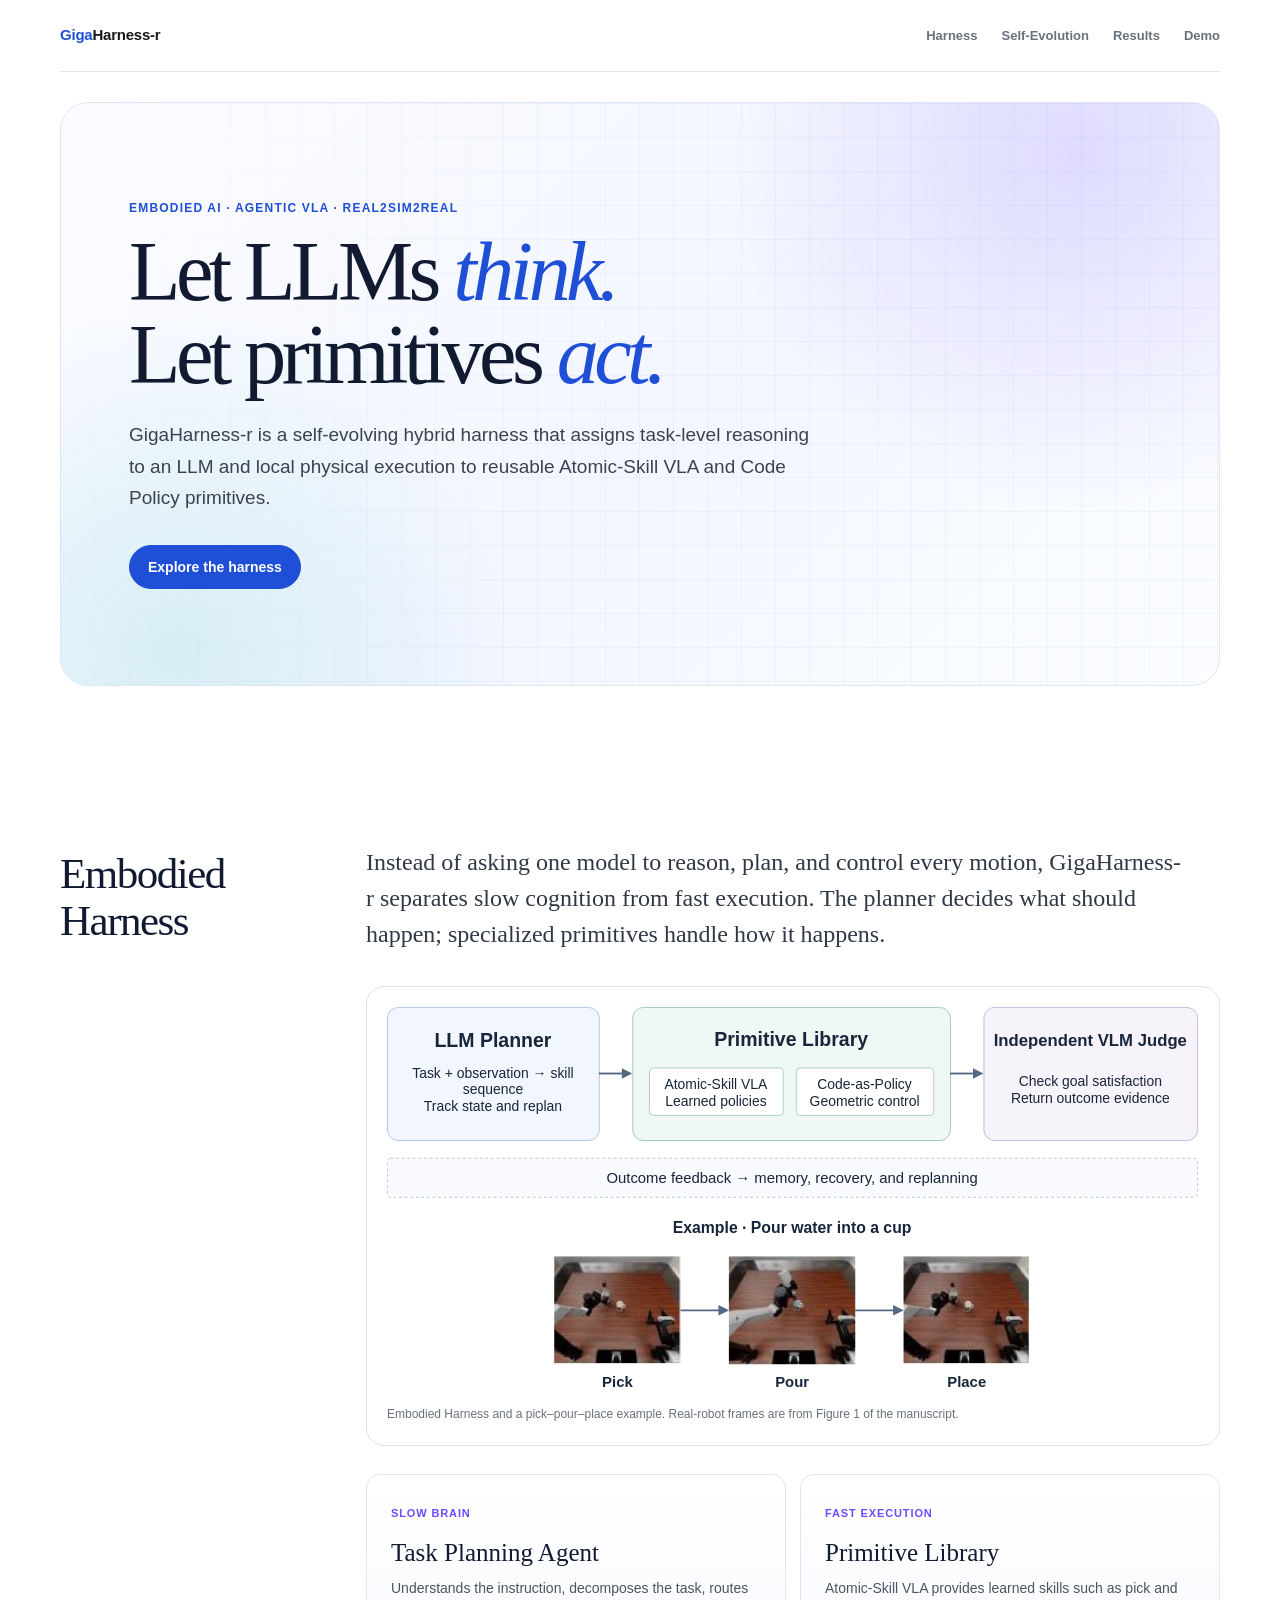
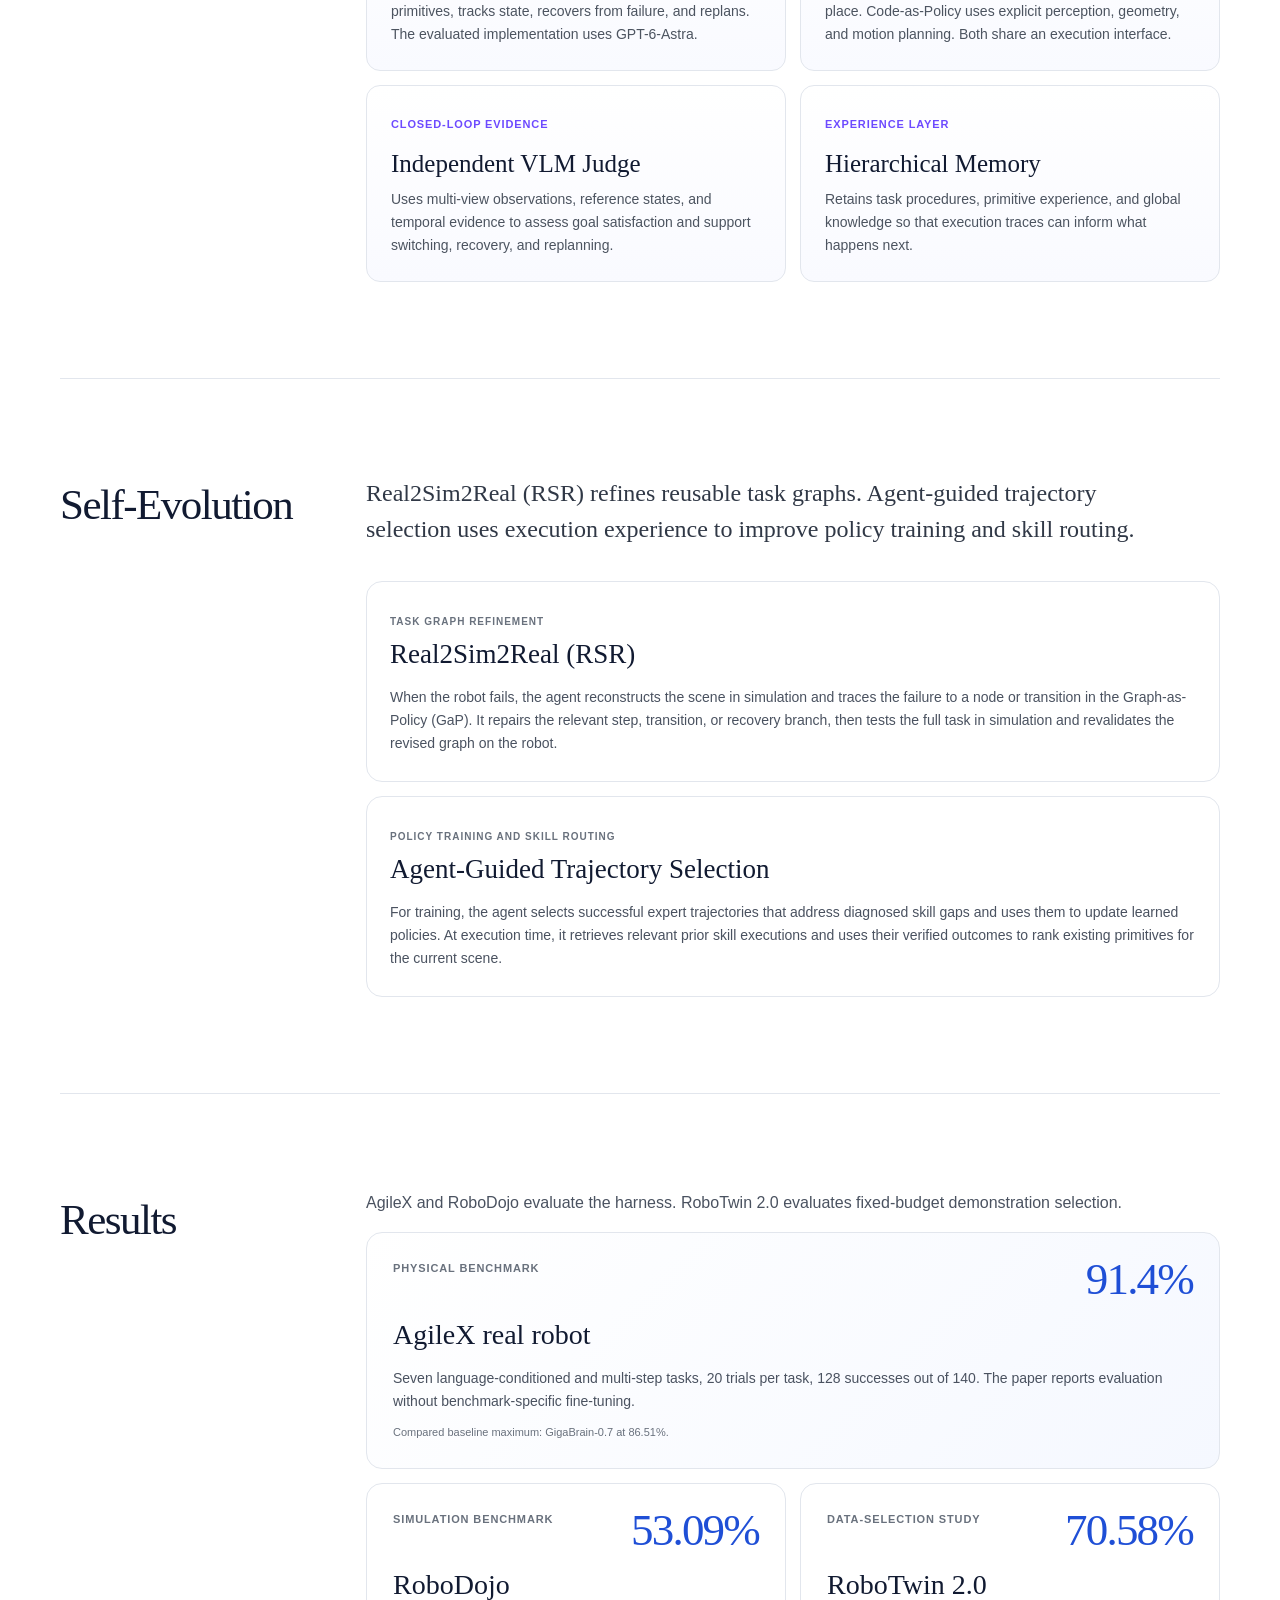
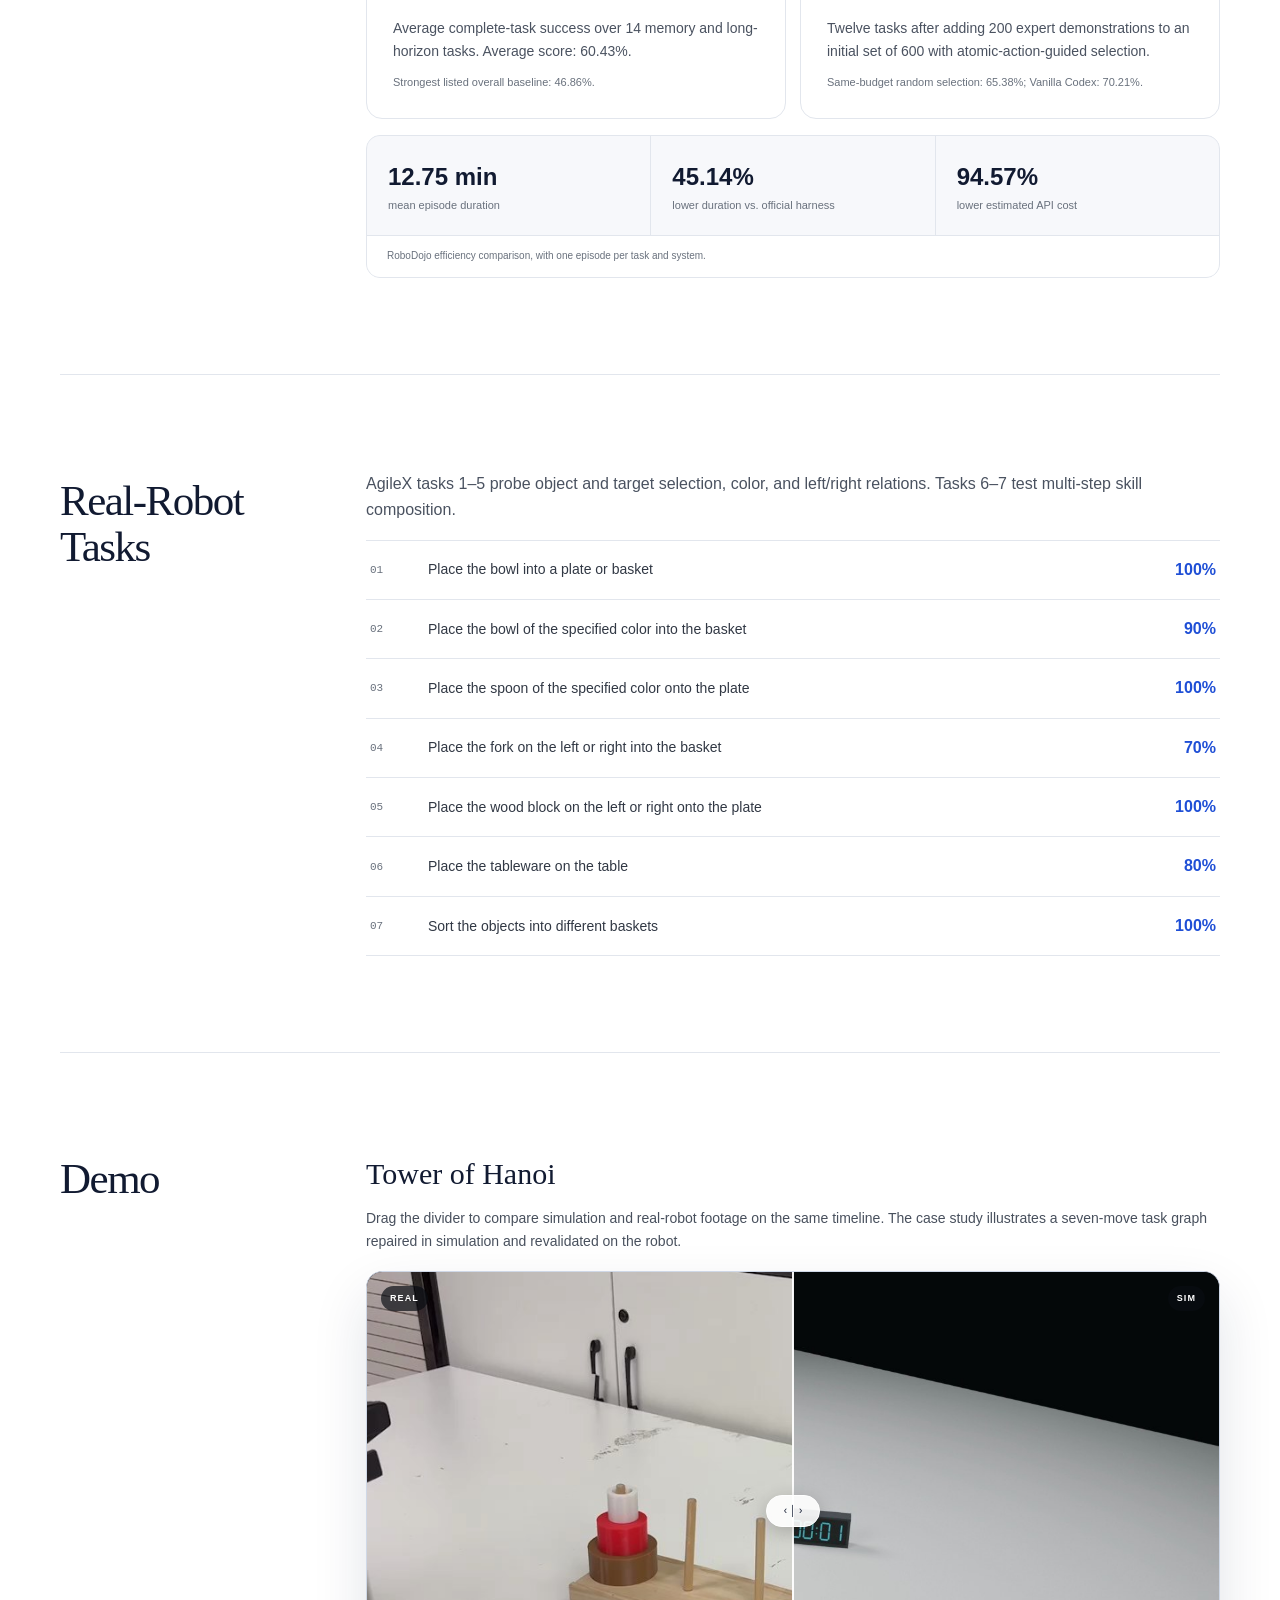
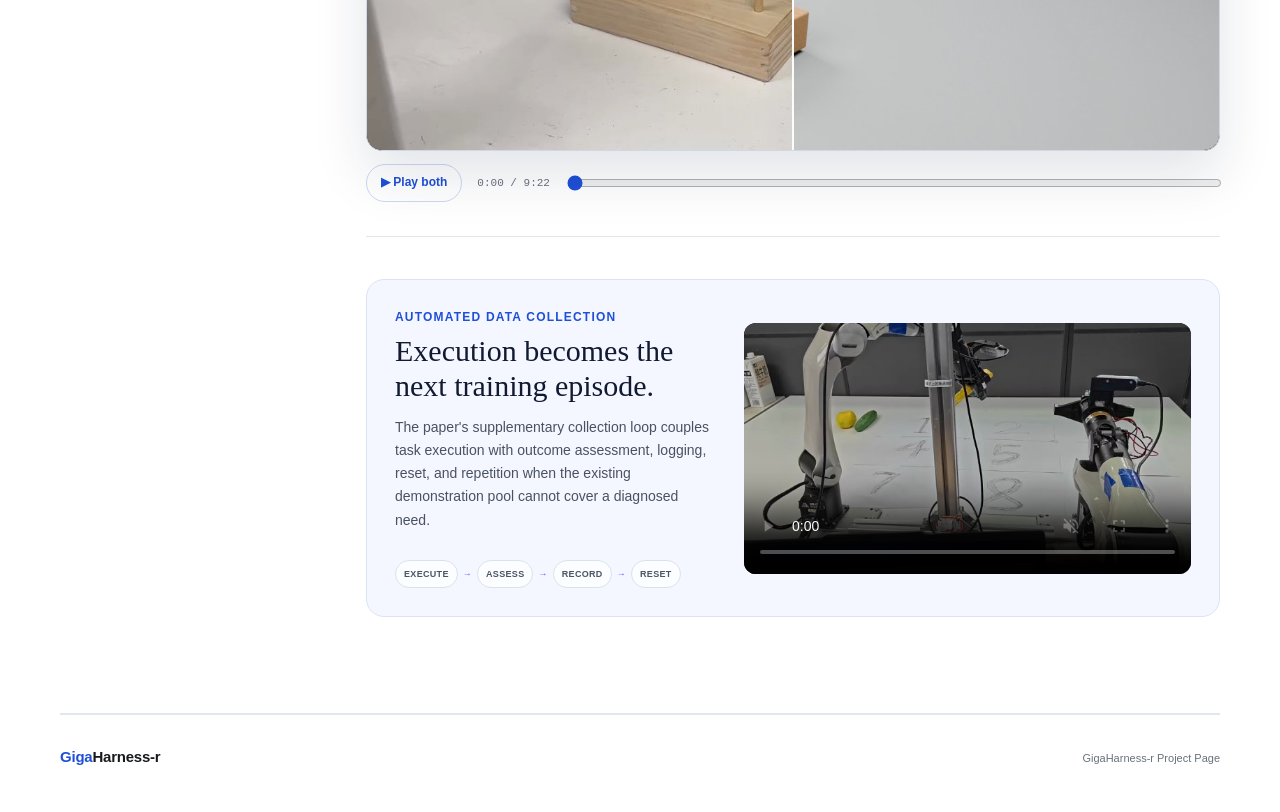
==== gigaharness-r/index.html @ 540c100e "Publish GigaHarness-r project page" ====
<!doctype html>
<html lang="en">
<head>
  <meta charset="utf-8">
  <meta name="viewport" content="width=device-width, initial-scale=1">
  <meta name="description" content="GigaHarness-r: a self-evolving hybrid harness for embodied manipulation.">
  <meta name="theme-color" content="#f7f9ff">
  <title>GigaHarness-r | Project Page</title>
  <link rel="stylesheet" href="styles.css?v=6">
</head>
<body>
  <header class="site-header">
    <a class="brand" href="#top" aria-label="GigaHarness-r home"><span>Giga</span>Harness-r</a>
    <nav aria-label="Project navigation">
      <a href="#harness">Harness</a>
      <a href="#evolution">Self-Evolution</a>
      <a href="#results">Results</a>
      <a href="#demo">Demo</a>
    </nav>
  </header>

  <main id="top">
    <section class="hero">
      <div class="hero-copy">
        <p class="eyebrow">Embodied AI · Agentic VLA · Real2Sim2Real</p>
        <h1>Let LLMs <em>think.</em><br>Let primitives <em>act.</em></h1>
        <p class="hero-lead">
          GigaHarness-r is a self-evolving hybrid harness that assigns task-level reasoning to an LLM and local physical execution to reusable Atomic-Skill VLA and Code Policy primitives.
        </p>
        <div class="hero-actions">
          <a class="button primary" href="#harness">Explore the harness</a>
        </div>
      </div>
    </section>

    <section id="harness" class="section split-section">
      <header class="section-heading">
        <h2 id="method">Embodied Harness</h2>
      </header>
      <div class="section-body">
        <p class="lead-copy">
          Instead of asking one model to reason, plan, and control every motion, GigaHarness-r separates slow cognition from fast execution. The planner decides what should happen; specialized primitives handle how it happens.
        </p>
        <figure class="overview-figure">
          <img src="assets/embodied-harness.svg" alt="The LLM planner calls Atomic-Skill VLA or Code-as-Policy through the primitive library. An independent VLM judge feeds outcomes back into memory, recovery and replanning. Three real-robot frames illustrate pick, pour and place.">
          <figcaption>Embodied Harness and a pick–pour–place example. Real-robot frames are from Figure 1 of the manuscript.</figcaption>
        </figure>
        <div class="method-grid">
          <article>
            <span>Slow brain</span>
            <h3>Task Planning Agent</h3>
            <p>Understands the instruction, decomposes the task, routes primitives, tracks state, recovers from failure, and replans. The evaluated implementation uses GPT-6-Astra.</p>
          </article>
          <article>
            <span>Fast execution</span>
            <h3>Primitive Library</h3>
            <p>Atomic-Skill VLA provides learned skills such as pick and place. Code-as-Policy uses explicit perception, geometry, and motion planning. Both share an execution interface.</p>
          </article>
          <article>
            <span>Closed-loop evidence</span>
            <h3>Independent VLM Judge</h3>
            <p>Uses multi-view observations, reference states, and temporal evidence to assess goal satisfaction and support switching, recovery, and replanning.</p>
          </article>
          <article>
            <span>Experience layer</span>
            <h3>Hierarchical Memory</h3>
            <p>Retains task procedures, primitive experience, and global knowledge so that execution traces can inform what happens next.</p>
          </article>
        </div>
      </div>
    </section>

    <section id="evolution" class="section">
      <header class="section-heading">
        <h2>Self-Evolution</h2>
      </header>
      <div class="section-body">
        <p class="lead-copy">Real2Sim2Real (RSR) refines reusable task graphs. Agent-guided trajectory selection uses execution experience to improve policy training and skill routing.</p>
        <div class="evolution-grid">
          <article class="evolution-card violet">
            <p class="update-target">Task graph refinement</p>
            <h3>Real2Sim2Real (RSR)</h3>
            <p>When the robot fails, the agent reconstructs the scene in simulation and traces the failure to a node or transition in the Graph-as-Policy (GaP). It repairs the relevant step, transition, or recovery branch, then tests the full task in simulation and revalidates the revised graph on the robot.</p>
          </article>
          <article class="evolution-card blue">
            <p class="update-target">Policy training and skill routing</p>
            <h3>Agent-Guided Trajectory Selection</h3>
            <p>For training, the agent selects successful expert trajectories that address diagnosed skill gaps and uses them to update learned policies. At execution time, it retrieves relevant prior skill executions and uses their verified outcomes to rank existing primitives for the current scene.</p>
          </article>
        </div>
      </div>
    </section>

    <section id="results" class="section results-section">
      <header class="section-heading">
        <h2>Results</h2>
      </header>
      <div class="section-body">
        <p class="task-intro">AgileX and RoboDojo evaluate the harness. RoboTwin 2.0 evaluates fixed-budget demonstration selection.</p>
        <div class="benchmark-grid">
          <article class="benchmark-card featured">
            <div class="benchmark-top"><span>Physical benchmark</span><strong>91.4%</strong></div>
            <h3>AgileX real robot</h3>
            <p>Seven language-conditioned and multi-step tasks, 20 trials per task, 128 successes out of 140. The paper reports evaluation without benchmark-specific fine-tuning.</p>
            <p class="comparison">Compared baseline maximum: GigaBrain-0.7 at 86.51%.</p>
          </article>
          <article class="benchmark-card">
            <div class="benchmark-top"><span>Simulation benchmark</span><strong>53.09%</strong></div>
            <h3>RoboDojo</h3>
            <p>Average complete-task success over 14 memory and long-horizon tasks. Average score: 60.43%.</p>
            <p class="comparison">Strongest listed overall baseline: 46.86%.</p>
          </article>
          <article class="benchmark-card">
            <div class="benchmark-top"><span>Data-selection study</span><strong>70.58%</strong></div>
            <h3>RoboTwin 2.0</h3>
            <p>Twelve tasks after adding 200 expert demonstrations to an initial set of 600 with atomic-action-guided selection.</p>
            <p class="comparison">Same-budget random selection: 65.38%; Vanilla Codex: 70.21%.</p>
          </article>
        </div>
        <div class="efficiency-strip">
          <div><strong>12.75 min</strong><span>mean episode duration</span></div>
          <div><strong>45.14%</strong><span>lower duration vs. official harness</span></div>
          <div><strong>94.57%</strong><span>lower estimated API cost</span></div>
          <p>RoboDojo efficiency comparison, with one episode per task and system.</p>
        </div>
      </div>
    </section>

    <section id="real-robot" class="section robot-section">
      <header class="section-heading">
        <h2>Real-Robot Tasks</h2>
      </header>
      <div class="section-body">
        <p class="task-intro">AgileX tasks 1–5 probe object and target selection, color, and left/right relations. Tasks 6–7 test multi-step skill composition.</p>
        <div class="task-list" role="list" aria-label="AgileX real-robot tasks and success rates">
          <div class="task-row" role="listitem"><span>01</span><p>Place the bowl into a plate or basket</p><strong>100%</strong></div>
          <div class="task-row" role="listitem"><span>02</span><p>Place the bowl of the specified color into the basket</p><strong>90%</strong></div>
          <div class="task-row" role="listitem"><span>03</span><p>Place the spoon of the specified color onto the plate</p><strong>100%</strong></div>
          <div class="task-row" role="listitem"><span>04</span><p>Place the fork on the left or right into the basket</p><strong>70%</strong></div>
          <div class="task-row" role="listitem"><span>05</span><p>Place the wood block on the left or right onto the plate</p><strong>100%</strong></div>
          <div class="task-row" role="listitem"><span>06</span><p>Place the tableware on the table</p><strong>80%</strong></div>
          <div class="task-row" role="listitem"><span>07</span><p>Sort the objects into different baskets</p><strong>100%</strong></div>
        </div>
      </div>
    </section>

    <section id="demo" class="section demo-section">
      <header class="section-heading"><h2>Demo</h2></header>
      <div class="section-body">
      <article id="hanoi" class="hanoi-section">
      <div class="hanoi-copy">
        <h3>Tower of Hanoi</h3>
        <p>Drag the divider to compare simulation and real-robot footage on the same timeline. The case study illustrates a seven-move task graph repaired in simulation and revalidated on the robot.</p>
      </div>
      <div class="compare-demo" data-sim-duration="562" data-real-duration="563.133333">
        <div class="compare-stage" style="--split:50%">
          <video class="compare-video compare-sim" muted playsinline preload="metadata" poster="../assets/gigaharness-sim-poster.jpg" aria-label="Tower of Hanoi simulation rollout">
            <source src="../assets/gigaharness-sim-muted.mp4" type="video/mp4">
          </video>
          <video class="compare-video compare-real" muted playsinline preload="metadata" poster="../assets/gigaharness-real-poster.jpg" aria-label="Tower of Hanoi real-robot execution">
            <source src="../assets/gigaharness-real.mp4" type="video/mp4">
          </video>
          <span class="compare-label sim-label">SIM</span>
          <span class="compare-label real-label">REAL</span>
          <div class="compare-divider" aria-hidden="true"><span>‹ │ ›</span></div>
          <input class="split-control" type="range" min="8" max="92" value="50" step="0.1" aria-label="Drag to compare simulation and real execution">
        </div>
        <div class="compare-controls">
          <button class="play-toggle" type="button" aria-label="Play both synchronized videos"><span aria-hidden="true">▶</span> Play both</button>
          <span class="time-readout"><span class="time-current">0:00</span> / <span class="time-total">9:22</span></span>
          <input class="timeline-control" type="range" min="0" max="562" value="0" step="0.01" aria-label="Seek both synchronized videos">
        </div>
      </div>
      </article>
        <div class="collection-panel">
          <div class="panel-copy">
            <p class="eyebrow">Automated data collection</p>
            <h3>Execution becomes the next training episode.</h3>
            <p>The paper's supplementary collection loop couples task execution with outcome assessment, logging, reset, and repetition when the existing demonstration pool cannot cover a diagnosed need.</p>
            <div class="flow large"><span>Execute</span><b>→</b><span>Assess</span><b>→</b><span>Record</span><b>→</b><span>Reset</span></div>
          </div>
          <video controls muted playsinline preload="metadata" poster="../assets/gigaharness-auto-collection-poster.jpg" aria-label="Automated real-robot data collection demonstration">
            <source src="../assets/gigaharness-auto-collection.mp4" type="video/mp4">
          </video>
        </div>
      </div>
    </section>
  </main>

  <footer>
    <a class="brand" href="#top"><span>Giga</span>Harness-r</a>
    <p>GigaHarness-r Project Page</p>
  </footer>
  <script src="script.js?v=6"></script>
</body>
</html>
---- gigaharness-r/styles.css ----
:root {
  --page: #ffffff;
  --surface: #f7f8fb;
  --surface-blue: #f4f7ff;
  --text: #17191d;
  --ink: #111a31;
  --muted: #69717d;
  --line: #e2e6ed;
  --blue: #1f4fd6;
  --violet: #6d4aff;
  --cyan: #08a7b5;
  --max: 1160px;
}

* { box-sizing: border-box; }
html { scroll-behavior: smooth; }
body {
  margin: 0;
  color: var(--text);
  background: var(--page);
  font-family: Inter, ui-sans-serif, -apple-system, BlinkMacSystemFont, "Segoe UI", sans-serif;
  font-size: 16px;
  line-height: 1.65;
  -webkit-font-smoothing: antialiased;
}
a { color: inherit; }
button, input { font: inherit; }
img, video { display: block; max-width: 100%; }

.site-header, main, footer { width: min(var(--max), calc(100% - 48px)); margin-inline: auto; }
.site-header {
  position: sticky;
  top: 0;
  z-index: 20;
  display: flex;
  align-items: center;
  justify-content: space-between;
  gap: 24px;
  min-height: 72px;
  border-bottom: 1px solid rgba(226, 230, 237, .9);
  background: rgba(255, 255, 255, .9);
  backdrop-filter: blur(14px);
}
.brand { font-size: 15px; font-weight: 800; letter-spacing: -.015em; text-decoration: none; }
.brand span { color: var(--blue); }
nav { display: flex; flex-wrap: wrap; gap: 24px; }
nav a { color: var(--muted); font-size: 13px; font-weight: 600; text-decoration: none; }
nav a:hover, nav a:focus-visible { color: var(--blue); }

.hero {
  position: relative;
  display: grid;
  grid-template-columns: minmax(0, 1.55fr) minmax(320px, .75fr);
  gap: 54px;
  align-items: center;
  min-height: 650px;
  margin-top: 30px;
  padding: 76px 68px;
  overflow: hidden;
  border: 1px solid #dfe5f4;
  border-radius: 28px;
  background:
    radial-gradient(circle at 88% 9%, rgba(109, 74, 255, .16), transparent 31%),
    radial-gradient(circle at 10% 94%, rgba(8, 167, 181, .13), transparent 29%),
    linear-gradient(135deg, #fbfcff 0%, #f3f6ff 54%, #fbfdff 100%);
}
.hero::before {
  position: absolute;
  inset: 0;
  background-image: linear-gradient(rgba(31, 79, 214, .045) 1px, transparent 1px), linear-gradient(90deg, rgba(31, 79, 214, .045) 1px, transparent 1px);
  background-size: 34px 34px;
  content: "";
  mask-image: linear-gradient(to right, transparent, #000 38%, #000);
  pointer-events: none;
}
.hero > * { position: relative; z-index: 1; }
.eyebrow, .section-heading > p, .card-kicker, .update-target {
  margin: 0;
  color: var(--blue);
  font-size: 12px;
  font-weight: 750;
  letter-spacing: .1em;
  text-transform: uppercase;
}
h1, h2, h3, blockquote { color: var(--ink); font-family: Georgia, "Times New Roman", serif; font-weight: 400; }
h1 { margin: 12px 0 23px; font-size: clamp(54px, 6.6vw, 86px); line-height: .98; letter-spacing: -.055em; }
h1 em { color: var(--blue); font-weight: 400; }
.hero-lead { max-width: 690px; margin: 0; color: #3b4250; font-size: 19px; line-height: 1.65; }
.hero-actions { display: flex; flex-wrap: wrap; gap: 10px; margin-top: 32px; }
.button { display: inline-flex; align-items: center; min-height: 44px; padding: 0 18px; border-radius: 999px; font-size: 14px; font-weight: 700; text-decoration: none; }
.button.primary { color: #fff; border: 1px solid var(--blue); background: var(--blue); }
.button.secondary { color: var(--blue); border: 1px solid #cad5f3; background: rgba(255,255,255,.76); }

.hero-card { padding: 26px; border: 1px solid rgba(204, 214, 238, .95); border-radius: 18px; background: rgba(255, 255, 255, .76); box-shadow: 0 22px 50px rgba(31, 52, 99, .08); backdrop-filter: blur(8px); }
.card-kicker { color: var(--muted); }
.headline-result { display: flex; align-items: end; justify-content: space-between; gap: 18px; padding: 24px 0; border-bottom: 1px solid var(--line); }
.headline-result strong { color: var(--blue); font-family: Georgia, "Times New Roman", serif; font-size: 58px; font-weight: 400; line-height: .9; letter-spacing: -.055em; }
.headline-result strong span { font-size: .46em; }
.headline-result p { margin: 0; color: #303847; font-size: 14px; font-weight: 700; line-height: 1.3; text-align: right; }
.headline-result small { color: var(--muted); font-weight: 500; }
.mini-results { display: grid; grid-template-columns: 1fr 1fr; gap: 12px; padding-top: 18px; }
.mini-results div { padding: 14px; border-radius: 12px; background: var(--surface-blue); }
.mini-results strong, .mini-results span { display: block; }
.mini-results strong { color: var(--ink); font-size: 22px; }
.mini-results span { color: var(--muted); font-size: 11px; }
.evidence-note { margin: 18px 0 0; color: var(--muted); font-size: 11px; line-height: 1.5; }

.paper-meta { margin: 78px 0 18px; padding: 0 4px 58px; border-bottom: 1px solid var(--line); text-align: center; }
.paper-title { max-width: 860px; margin: 0 auto 18px; color: var(--ink); font-family: Georgia, "Times New Roman", serif; font-size: 25px; line-height: 1.35; }
.authors { max-width: 920px; margin: 0 auto; color: #3f4651; font-size: 14px; }
.meta-note { margin: 9px 0 0; color: var(--muted); font-size: 12px; }

.section { display: grid; grid-template-columns: 250px minmax(0, 1fr); gap: 56px; padding: 96px 0; border-bottom: 1px solid var(--line); scroll-margin-top: 72px; }
.section-heading h2, .hanoi-copy h2, .closing h2 { margin: 7px 0 0; font-size: clamp(36px, 4.4vw, 58px); line-height: 1.08; letter-spacing: -.035em; }
.section-body { min-width: 0; }
.lead-copy { max-width: 820px; margin: 0 0 34px; color: #303846; font-family: Georgia, "Times New Roman", serif; font-size: 24px; line-height: 1.5; }

.overview-figure { margin: 0 0 28px; padding: 20px; border: 1px solid #dce3f2; border-radius: 18px; background: #fff; }
.overview-figure img { width: 100%; border-radius: 10px; }
.overview-figure figcaption { margin-top: 10px; color: var(--muted); font-size: 11px; }
.method-grid { display: grid; grid-template-columns: repeat(2, minmax(0, 1fr)); gap: 14px; }
.method-grid article { min-height: 230px; padding: 24px; border: 1px solid var(--line); border-radius: 14px; background: linear-gradient(180deg, #fff, #f9faff); }
.method-grid span { color: var(--violet); font-size: 11px; font-weight: 750; letter-spacing: .08em; text-transform: uppercase; }
.method-grid h3 { margin: 35px 0 9px; font-size: 25px; line-height: 1.15; }
.method-grid p { margin: 0; color: #4c5460; font-size: 14px; }

.evolution-section { grid-template-columns: 1fr; }
.evolution-section .section-heading { display: grid; grid-template-columns: 250px 1fr; gap: 56px; }
.evolution-section .section-heading h2 { margin-top: 0; }
.evolution-section .section-body { margin-left: 306px; }
.evolution-grid { display: grid; grid-template-columns: repeat(3, minmax(0, 1fr)); gap: 14px; }
.evolution-card { position: relative; min-height: 410px; padding: 26px 23px; overflow: hidden; border: 1px solid var(--line); border-radius: 16px; background: #fff; }
.evolution-card::after { position: absolute; inset: auto -28% -44% 28%; height: 210px; border-radius: 50%; content: ""; opacity: .11; }
.evolution-card.blue::after { background: var(--blue); }
.evolution-card.violet::after { background: var(--violet); }
.evolution-card.cyan::after { background: var(--cyan); }
.card-number { color: #c2c8d2; font-family: ui-monospace, SFMono-Regular, Menlo, monospace; font-size: 13px; }
.evolution-card .update-target { margin-top: 55px; color: var(--muted); font-size: 10px; }
.evolution-card h3 { margin: 8px 0 16px; font-size: 27px; line-height: 1.15; }
.evolution-card > p:not(.update-target) { margin: 0; color: #4a5260; font-size: 14px; }
.flow { position: relative; z-index: 1; display: flex; flex-wrap: wrap; align-items: center; gap: 5px; margin-top: 28px; color: #4b5566; font-size: 10px; font-weight: 750; letter-spacing: .035em; text-transform: uppercase; }
.flow span { padding: 6px 8px; border: 1px solid #dce2eb; border-radius: 999px; background: rgba(255,255,255,.78); }
.flow b { color: var(--violet); }

.benchmark-grid { display: grid; grid-template-columns: repeat(2, minmax(0, 1fr)); gap: 14px; }
.benchmark-card { padding: 26px; border: 1px solid var(--line); border-radius: 16px; background: #fff; }
.benchmark-card.featured { grid-column: 1 / -1; background: linear-gradient(135deg, #fff, #f5f8ff); }
.benchmark-top { display: flex; align-items: start; justify-content: space-between; gap: 20px; }
.benchmark-top span { color: var(--muted); font-size: 11px; font-weight: 700; letter-spacing: .08em; text-transform: uppercase; }
.benchmark-top strong { color: var(--blue); font-family: Georgia, "Times New Roman", serif; font-size: 45px; font-weight: 400; line-height: .9; letter-spacing: -.04em; }
.benchmark-card h3 { margin: 28px 0 9px; font-size: 28px; }
.benchmark-card p { margin: 0; color: #4a5260; font-size: 14px; }
.bar { height: 7px; margin: 26px 0 14px; overflow: hidden; border-radius: 999px; background: #e9edf4; }
.bar span { display: block; width: var(--value); height: 100%; border-radius: inherit; background: linear-gradient(90deg, var(--blue), var(--violet)); }
.benchmark-card .comparison { color: var(--muted); font-size: 11px; }
.efficiency-strip { display: grid; grid-template-columns: repeat(3, 1fr); gap: 1px; margin-top: 16px; overflow: hidden; border: 1px solid var(--line); border-radius: 14px; background: var(--line); }
.efficiency-strip div { padding: 21px; background: var(--surface); }
.efficiency-strip strong, .efficiency-strip span { display: block; }
.efficiency-strip strong { color: var(--ink); font-size: 24px; }
.efficiency-strip span { color: var(--muted); font-size: 11px; }
.efficiency-strip > p { grid-column: 1 / -1; margin: 0; padding: 12px 20px; color: var(--muted); background: #fff; font-size: 10px; }

.task-list { border-top: 1px solid var(--line); }
.task-row { display: grid; grid-template-columns: 42px 1fr 70px; gap: 16px; align-items: center; padding: 16px 4px; border-bottom: 1px solid var(--line); }
.task-row span { color: var(--muted); font-family: ui-monospace, SFMono-Regular, Menlo, monospace; font-size: 11px; }
.task-row p { margin: 0; color: #313844; font-size: 14px; }
.task-row strong { color: var(--blue); text-align: right; }
.collection-panel { display: grid; grid-template-columns: .9fr 1.25fr; gap: 28px; align-items: center; margin-top: 42px; padding: 28px; border: 1px solid #dce3f3; border-radius: 18px; background: var(--surface-blue); }
.panel-copy h3 { margin: 6px 0 13px; font-size: 30px; line-height: 1.15; }
.panel-copy > p:not(.eyebrow) { margin: 0; color: #4a5260; font-size: 14px; }
.flow.large { font-size: 9px; }
.collection-panel video { width: 100%; border-radius: 12px; background: #101216; }

.hanoi-section { display: grid; grid-template-columns: 330px minmax(0, 1fr); gap: 56px; padding: 104px 0; border-bottom: 1px solid var(--line); scroll-margin-top: 72px; }
.hanoi-copy p:not(.eyebrow) { margin-top: 24px; color: #48505d; font-size: 14px; }
.compare-demo { min-width: 0; }
.compare-stage { --split: 50%; position: relative; aspect-ratio: 16 / 9; overflow: hidden; border: 1px solid #cfd8e7; border-radius: 16px; background: #0b0d12; box-shadow: 0 24px 55px rgba(18, 31, 64, .12); }
.compare-video { position: absolute; inset: 0; width: 100%; height: 100%; object-fit: cover; }
.compare-real { clip-path: inset(0 calc(100% - var(--split)) 0 0); }
.compare-sim { clip-path: inset(0 0 0 var(--split)); }
.compare-divider { position: absolute; top: 0; bottom: 0; left: var(--split); z-index: 3; width: 2px; transform: translateX(-1px); background: rgba(255,255,255,.95); pointer-events: none; }
.compare-divider span { position: absolute; top: 50%; left: 50%; display: grid; place-items: center; width: 54px; height: 32px; transform: translate(-50%, -50%); color: var(--ink); border: 1px solid #fff; border-radius: 999px; background: rgba(255,255,255,.9); font-size: 10px; box-shadow: 0 4px 18px rgba(0,0,0,.2); }
.split-control { position: absolute; inset: 0; z-index: 4; width: 100%; height: 100%; margin: 0; opacity: 0; cursor: ew-resize; }
.compare-label { position: absolute; top: 14px; z-index: 5; padding: 5px 9px; color: #fff; border-radius: 999px; background: rgba(9,12,18,.68); font-size: 9px; font-weight: 800; letter-spacing: .12em; pointer-events: none; }
.sim-label { right: 14px; }
.real-label { left: 14px; }
.compare-controls { display: grid; grid-template-columns: auto auto 1fr; gap: 15px; align-items: center; margin-top: 13px; }
.play-toggle { min-height: 38px; padding: 0 14px; color: var(--blue); border: 1px solid #ced8f2; border-radius: 999px; background: #fff; font-size: 12px; font-weight: 750; cursor: pointer; }
.time-readout { color: var(--muted); font-family: ui-monospace, SFMono-Regular, Menlo, monospace; font-size: 11px; }
.timeline-control { width: 100%; accent-color: var(--blue); }

.perspective-section { margin: 96px 0; padding: 70px; border-radius: 24px; background: var(--ink); color: #fff; scroll-margin-top: 90px; }
.perspective-section .eyebrow { color: #91b3ff; }
blockquote { max-width: 960px; margin: 28px 0 45px; color: #fff; font-size: clamp(34px, 4.5vw, 58px); line-height: 1.13; letter-spacing: -.035em; }
.perspective-grid { display: grid; grid-template-columns: 1fr 1fr; gap: 38px; max-width: 900px; }
.perspective-grid p { margin: 0; color: #cbd2df; font-size: 15px; }
.perspective-note { margin: 35px 0 0; color: #828da0; font-size: 10px; text-transform: uppercase; letter-spacing: .08em; }

.closing { padding: 110px 0 130px; text-align: center; }
.closing .eyebrow { color: var(--violet); }
.closing h2 { margin-top: 14px; }
.closing > p:last-child { color: var(--muted); font-size: 12px; }
footer { display: flex; align-items: center; justify-content: space-between; gap: 24px; padding: 30px 0 42px; border-top: 1px solid var(--line); }
footer p { margin: 0; color: var(--muted); font-size: 11px; }

.reveal { opacity: 0; transform: translateY(18px); transition: opacity .7s ease, transform .7s ease; }
.reveal.visible { opacity: 1; transform: none; }
@media (prefers-reduced-motion: reduce) { html { scroll-behavior: auto; } .reveal { opacity: 1; transform: none; transition: none; } }

@media (max-width: 980px) {
  .hero { grid-template-columns: 1fr; min-height: auto; }
  .section, .hanoi-section { grid-template-columns: 1fr; gap: 34px; }
  .evolution-section .section-heading { grid-template-columns: 1fr; gap: 8px; }
  .evolution-section .section-body { margin-left: 0; }
  .evolution-grid { grid-template-columns: 1fr; }
  .evolution-card { min-height: auto; }
  .evolution-card .update-target { margin-top: 35px; }
  .collection-panel { grid-template-columns: 1fr; }
}

@media (max-width: 720px) {
  .site-header, main, footer { width: min(100% - 28px, var(--max)); }
  .site-header { min-height: 62px; }
  nav { display: none; }
  .hero { margin-top: 14px; padding: 48px 24px; border-radius: 20px; }
  h1 { font-size: clamp(48px, 15vw, 67px); }
  .headline-result { align-items: start; flex-direction: column; }
  .headline-result p { text-align: left; }
  .paper-meta { margin-top: 55px; }
  .section { padding: 72px 0; }
  .method-grid, .benchmark-grid, .perspective-grid { grid-template-columns: 1fr; }
  .benchmark-card.featured { grid-column: auto; }
  .efficiency-strip { grid-template-columns: 1fr; }
  .efficiency-strip > p { grid-column: auto; }
  .task-row { grid-template-columns: 30px 1fr 56px; gap: 8px; }
  .collection-panel { padding: 18px; }
  .hanoi-section { padding: 72px 0; }
  .compare-controls { grid-template-columns: auto 1fr; }
  .timeline-control { grid-column: 1 / -1; }
  .perspective-section { margin: 70px 0; padding: 45px 24px; border-radius: 18px; }
  footer { align-items: start; flex-direction: column; }
}

/* Keep the first version's visual style and let the content set the page order. */
.hero {
  grid-template-columns: minmax(0, 1fr);
  min-height: 0;
  padding-block: clamp(48px, 8vw, 96px);
  margin-bottom: 62px;
}
.section-heading h2 { font-size: clamp(31px, 3.4vw, 43px); }
.overview-figure img { height: auto; }
.overview-figure figcaption { font-size: 12px; }
.method-grid article { min-height: 0; }
.method-grid h3 { margin-top: 14px; }
.evolution-grid { grid-template-columns: 1fr; }
.evolution-card { min-height: 0; }
.evolution-card::after { display: none; }
.evolution-card .update-target { margin-top: 6px; }
.evolution-card .flow, .evolution-card .card-number { display: none; }
.benchmark-card h3 { margin-top: 12px; }
.benchmark-card .comparison { margin-top: 10px; }
.task-intro { margin: 0 0 16px; color: #4a5260; }
.hanoi-section { display: block; padding: 0 0 34px; }
.hanoi-copy h3 { margin: 0; font-size: 30px; }
.hanoi-copy p:not(.eyebrow) { margin: 8px 0 18px; }
.compare-stage:focus-within { outline: 2px solid var(--blue); outline-offset: 4px; }
@media (max-width: 720px) {
  .site-header { align-items: flex-start; flex-direction: column; gap: 8px; padding: 10px 0; }
  nav { display: flex; gap: 14px; }
  .hero { margin-bottom: 38px; }
  .overview-figure { padding: 10px; }
}
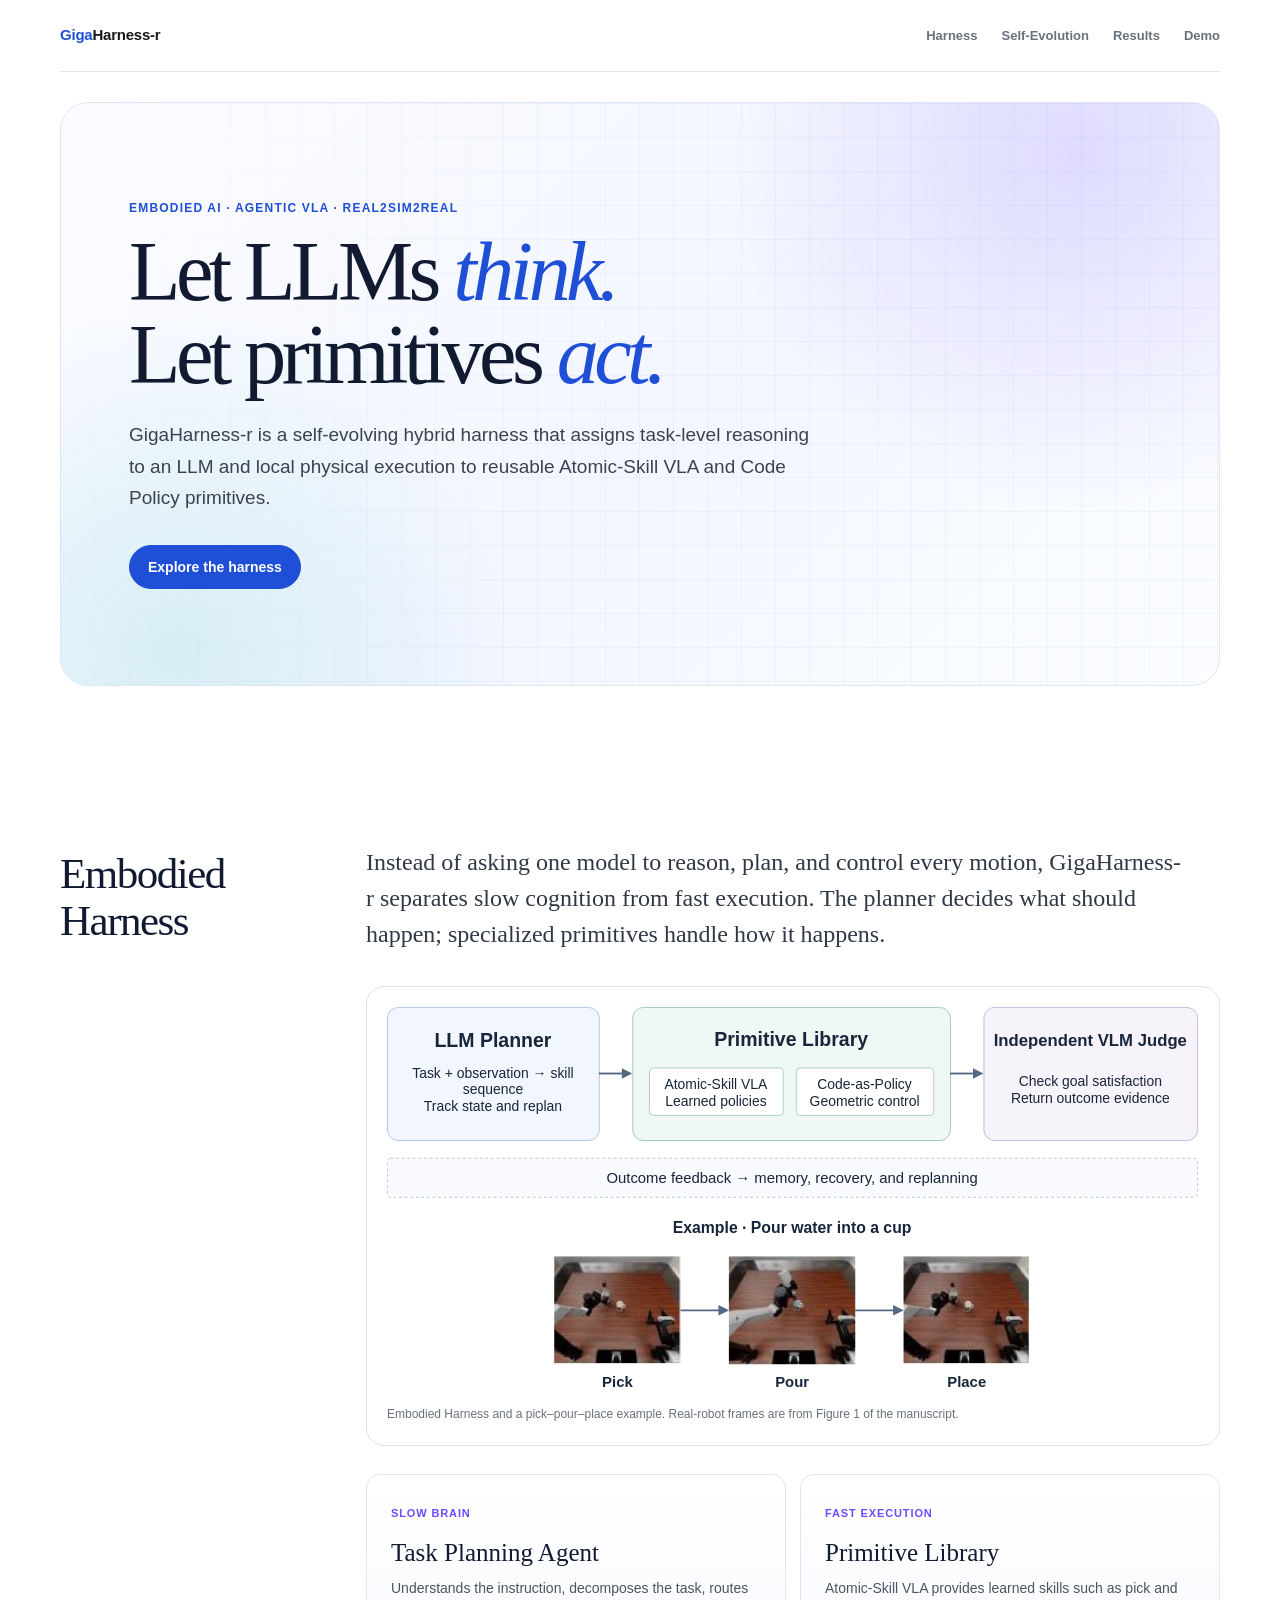
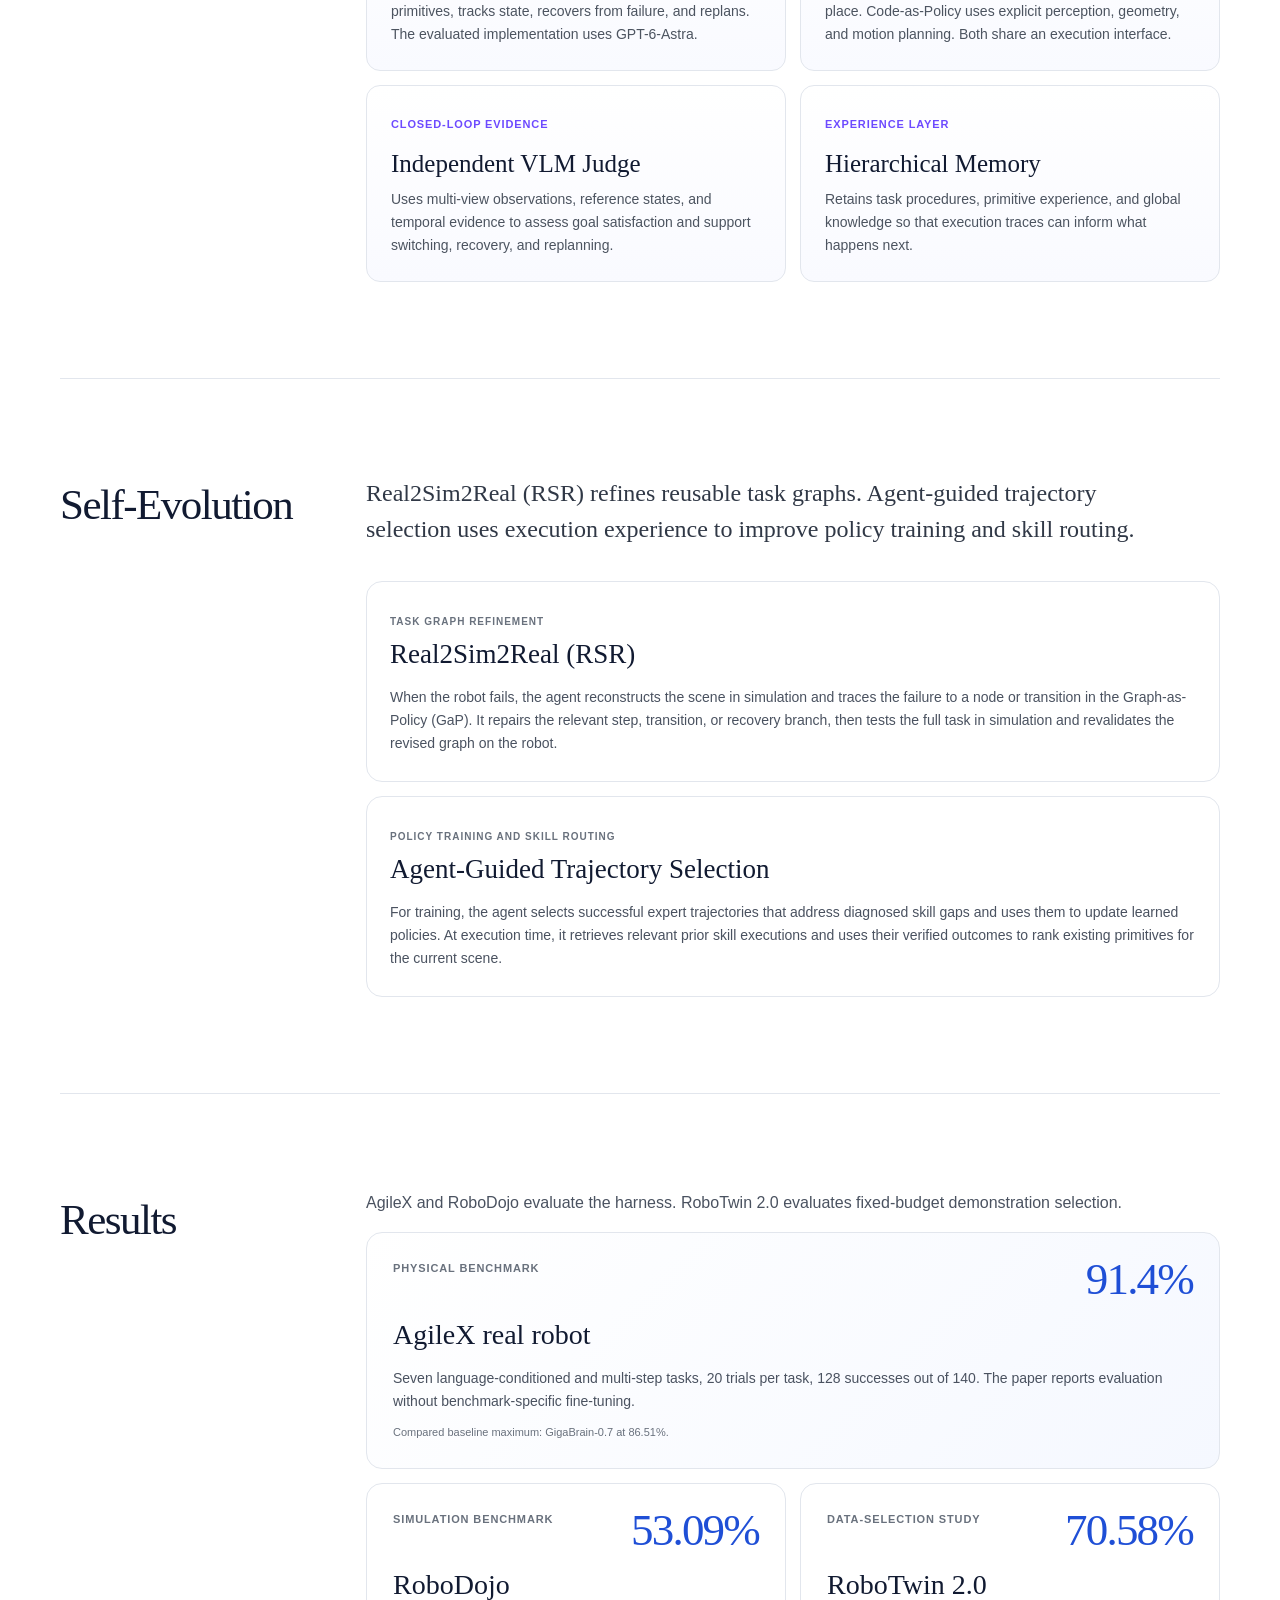
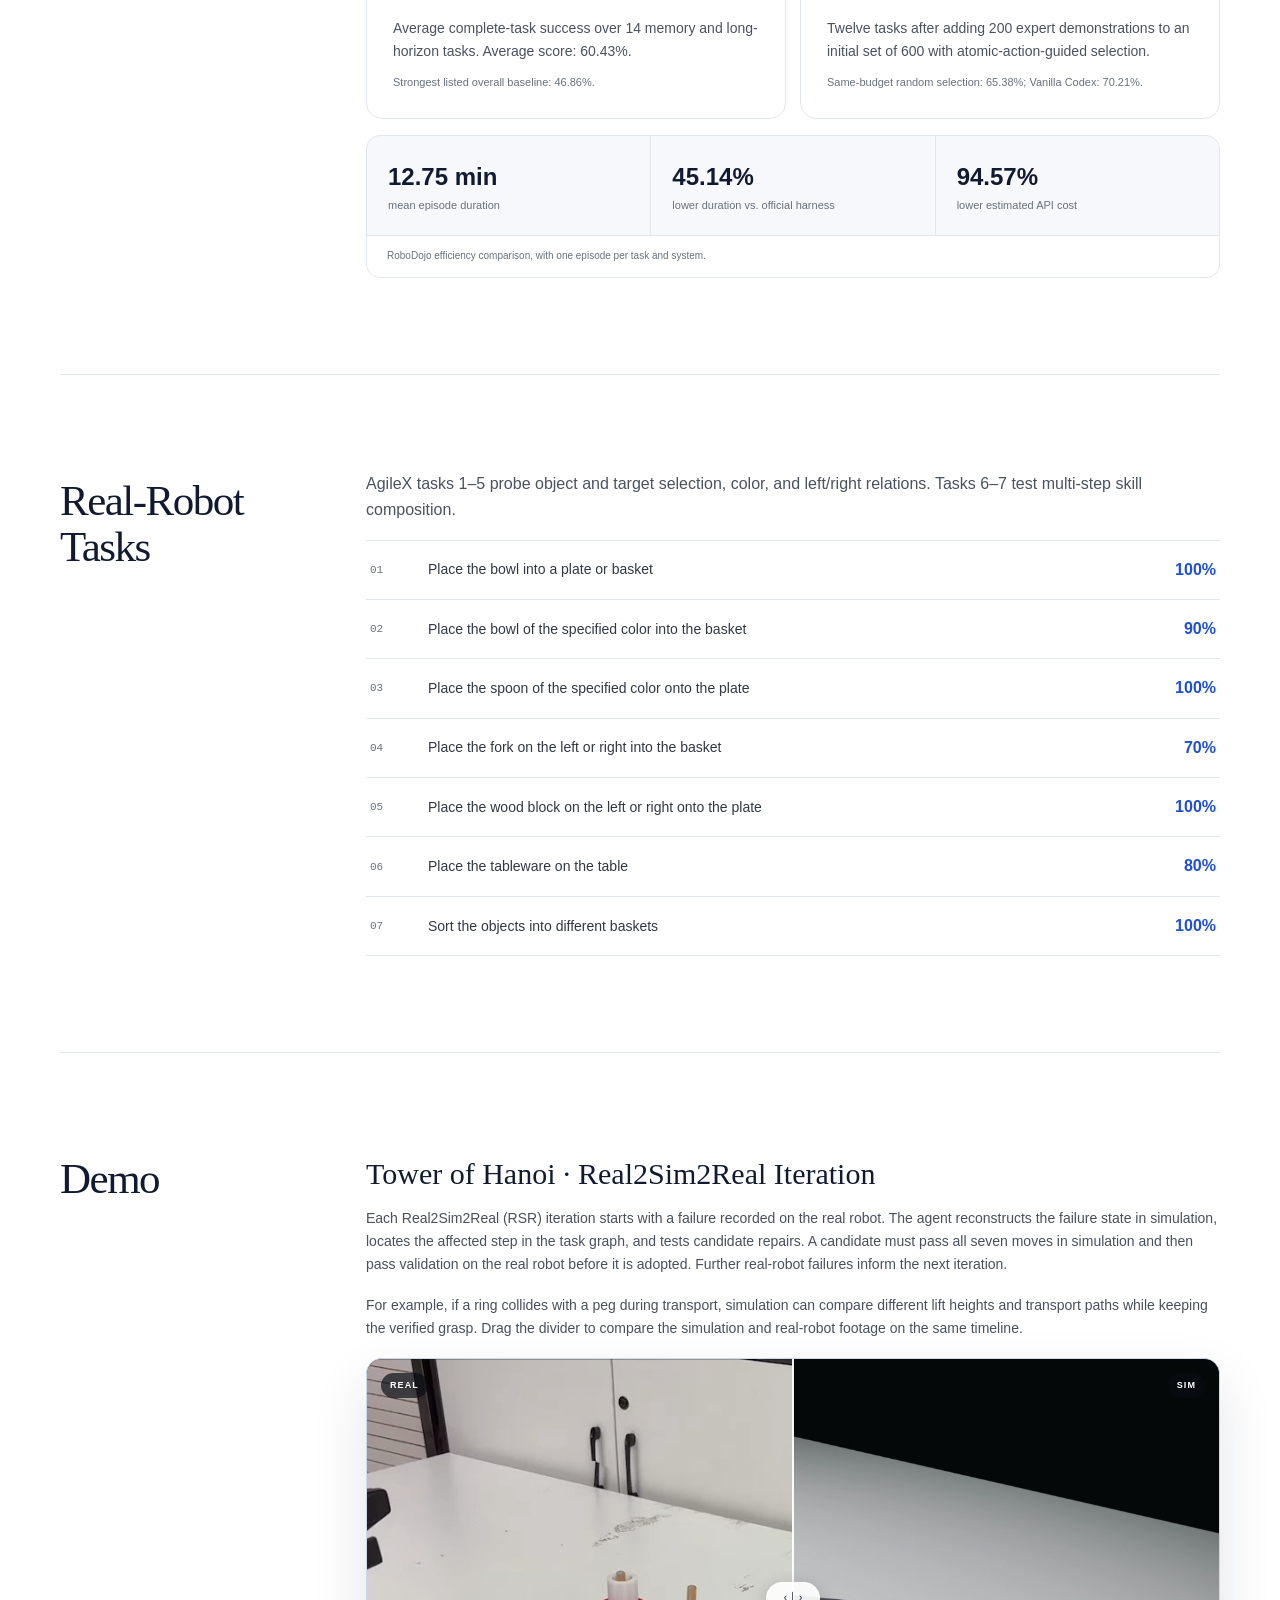
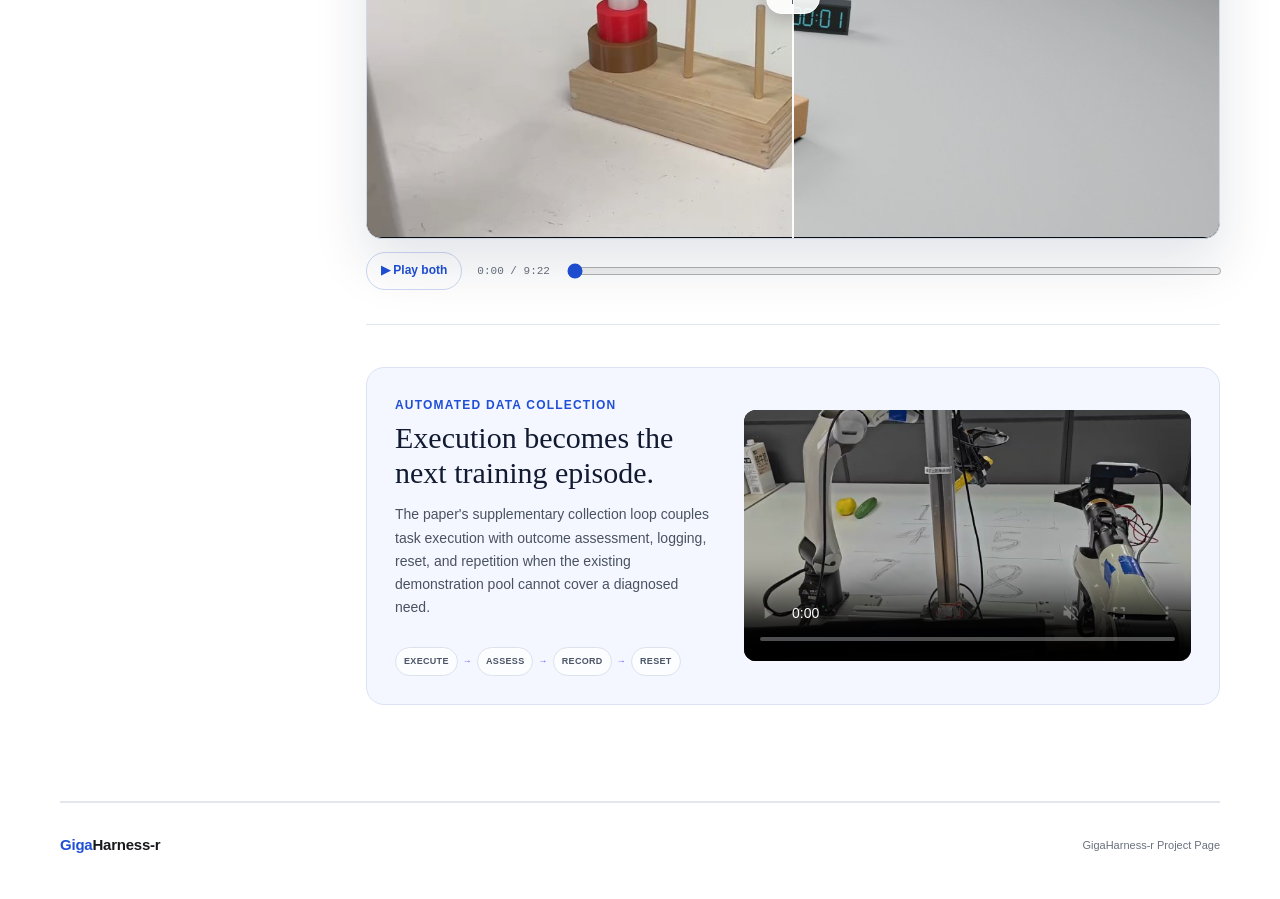
==== commit 399c6e5a: "Explain RSR iterations in the Hanoi demo" ====
--- a/gigaharness-r/index.html
+++ b/gigaharness-r/index.html
@@ -149,8 +149,9 @@
       <div class="section-body">
       <article id="hanoi" class="hanoi-section">
       <div class="hanoi-copy">
-        <h3>Tower of Hanoi</h3>
-        <p>Drag the divider to compare simulation and real-robot footage on the same timeline. The case study illustrates a seven-move task graph repaired in simulation and revalidated on the robot.</p>
+        <h3>Tower of Hanoi · Real2Sim2Real Iteration</h3>
+        <p>Each Real2Sim2Real (RSR) iteration starts with a failure recorded on the real robot. The agent reconstructs the failure state in simulation, locates the affected step in the task graph, and tests candidate repairs. A candidate must pass all seven moves in simulation and then pass validation on the real robot before it is adopted. Further real-robot failures inform the next iteration.</p>
+        <p>For example, if a ring collides with a peg during transport, simulation can compare different lift heights and transport paths while keeping the verified grasp. Drag the divider to compare the simulation and real-robot footage on the same timeline.</p>
       </div>
       <div class="compare-demo" data-sim-duration="562" data-real-duration="563.133333">
         <div class="compare-stage" style="--split:50%">
